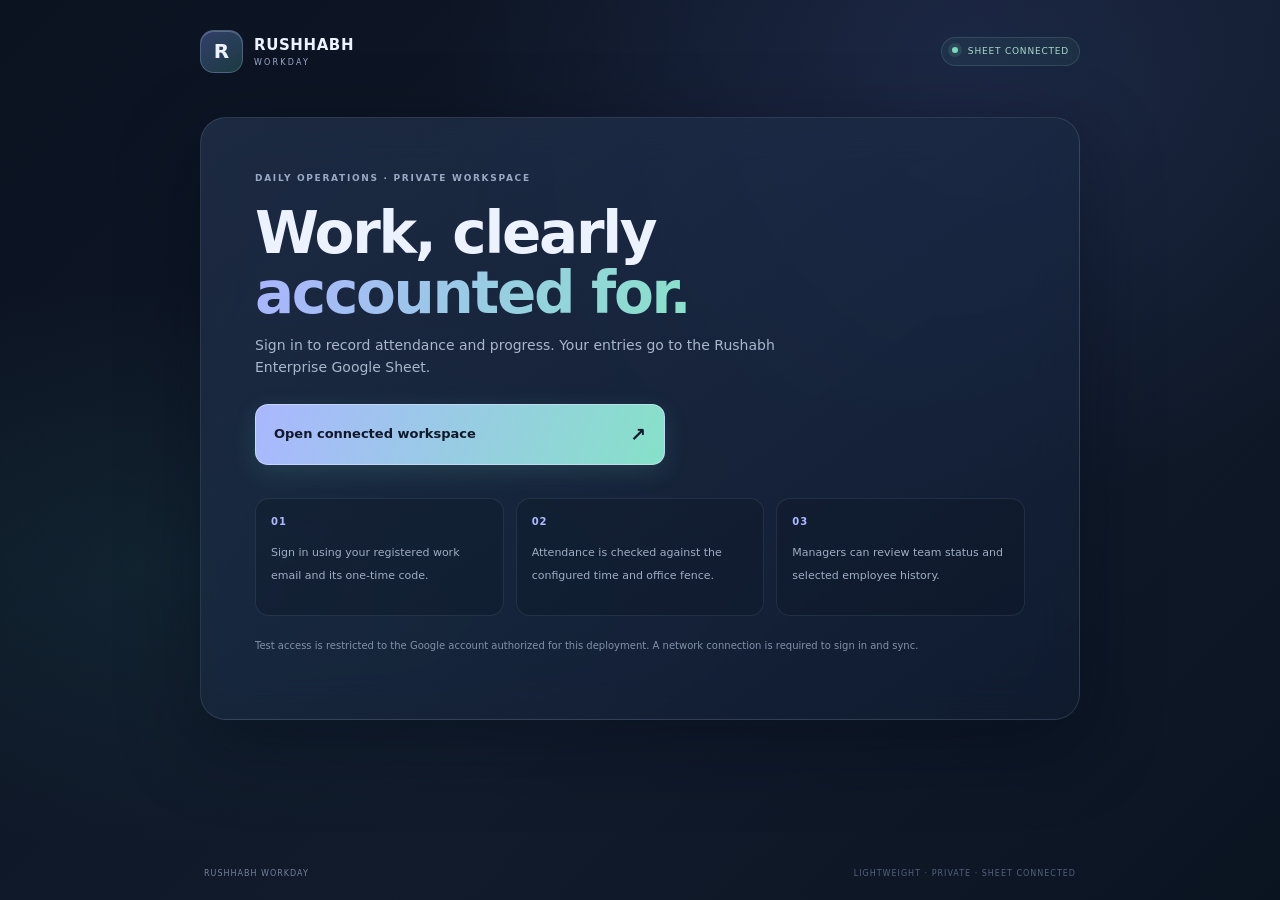
==== connected.html @ f644ef8f "Add connected Rushabh Workday PWA Add the static launcher for the Google Sheets connected Rushabh Wo" ====
<!doctype html>
<html lang="en">
<head>
  <meta charset="utf-8">
  <meta name="viewport" content="width=device-width, initial-scale=1, viewport-fit=cover">
  <meta name="theme-color" content="#0b1220">
  <meta name="description" content="Open the secure, Google Sheets connected Rushabh Workday workspace.">
  <link rel="manifest" href="manifest.webmanifest">
  <link rel="icon" href="assets/app-icon.svg" type="image/svg+xml">
  <link rel="stylesheet" href="connected.css">
  <title>Rushabh Workday · Connected</title>
</head>
<body>
  <main class="shell">
    <header class="brand"><span class="mark">R</span><span><strong>RUSHHABH</strong><small>WORKDAY</small></span><span class="connection"><i></i> SHEET CONNECTED</span></header>
    <section class="card">
      <div class="eyebrow">DAILY OPERATIONS · PRIVATE WORKSPACE</div>
      <h1>Work, clearly<br><em>accounted for.</em></h1>
      <p class="intro">Sign in to record attendance and progress. Your entries go to the Rushabh Enterprise Google Sheet.</p>
      <a class="primary" href="https://script.google.com/macros/s/AKfycbycroZZeGiM-rll2ItTlryk2ZB7C2WMgze4mx7ZW5ccJDKnWofuI7fsDxhOMJIc54H6/exec" rel="noreferrer">Open connected workspace <span>↗</span></a>
      <div class="facts">
        <article><b>01</b><span>Sign in using your registered work email and its one-time code.</span></article>
        <article><b>02</b><span>Attendance is checked against the configured time and office fence.</span></article>
        <article><b>03</b><span>Managers can review team status and selected employee history.</span></article>
      </div>
      <p id="offline" class="offline" role="status" hidden>You’re offline. Reconnect to open the Google Sheets workspace.</p>
      <p class="access-note">Test access is restricted to the Google account authorized for this deployment. A network connection is required to sign in and sync.</p>
    </section>
    <footer><span>RUSHHABH WORKDAY</span><span>LIGHTWEIGHT · PRIVATE · SHEET CONNECTED</span></footer>
  </main>
  <script>
    if ('serviceWorker' in navigator && location.protocol !== 'file:') navigator.serviceWorker.register('./sw.js').catch(() => {});
    const link = document.querySelector('.primary');
    link.addEventListener('click', event => { if (!navigator.onLine) { event.preventDefault(); document.getElementById('offline').hidden = false; } });
    let installEvent;
    window.addEventListener('beforeinstallprompt', event => { event.preventDefault(); installEvent = event; const button = document.createElement('button'); button.className = 'install'; button.textContent = 'Install this app'; button.addEventListener('click', async () => { await installEvent.prompt(); installEvent = null; button.remove(); }); link.insertAdjacentElement('afterend', button); });
  </script>
</body>
</html>
---- connected.css ----
:root{color-scheme:dark;--ink:#edf2ff;--muted:#a0adc3;--line:rgba(192,211,242,.14);--shadow:0 24px 80px rgba(1,8,20,.38)}
*{box-sizing:border-box}html{min-height:100%;background:#0b1220}body{margin:0;min-height:100vh;color:var(--ink);font:15px/1.55 system-ui,-apple-system,"Segoe UI",sans-serif;background:radial-gradient(ellipse at 75% 6%,rgba(76,94,173,.2),transparent 38%),radial-gradient(ellipse at 12% 63%,rgba(43,124,120,.12),transparent 35%),linear-gradient(135deg,#0b1220,#111b2c 58%,#0a1421)}.shell{width:min(100% - 36px,880px);min-height:100vh;margin:0 auto;padding:30px 0 20px;display:flex;flex-direction:column}.brand{display:flex;align-items:center;gap:11px;margin:0 0 44px}.mark{width:43px;height:43px;border-radius:14px;display:grid;place-items:center;font-size:20px;font-weight:800;background:linear-gradient(145deg,rgba(130,150,255,.33),rgba(92,221,191,.2));border:1px solid rgba(179,202,255,.25);box-shadow:inset 0 1px rgba(255,255,255,.22)}.brand strong,.brand small{display:block}.brand strong{font-size:15px;letter-spacing:.6px}.brand small{font-size:8px;letter-spacing:2.2px;color:#9caacd}.connection{margin-left:auto;border:1px solid rgba(131,216,192,.16);background:rgba(91,197,168,.07);border-radius:20px;padding:7px 10px;font-size:9px;letter-spacing:.8px;color:#a9dacc}.connection i{display:inline-block;width:6px;height:6px;margin:0 6px 1px 0;border-radius:50%;background:#79d9ba;box-shadow:0 0 0 4px rgba(121,217,186,.12)}.card{padding:clamp(24px,6vw,54px);border-radius:26px;background:linear-gradient(145deg,rgba(37,52,78,.68),rgba(18,29,48,.7));border:1px solid var(--line);box-shadow:var(--shadow);backdrop-filter:blur(22px) saturate(145%);-webkit-backdrop-filter:blur(22px) saturate(145%)}.eyebrow{font-size:9px;letter-spacing:1.7px;font-weight:700;color:#9aa9c4}.card h1{font-size:clamp(34px,7vw,58px);line-height:1.03;letter-spacing:-2.3px;margin:18px 0 12px}.card h1 em{font-style:normal;background:linear-gradient(105deg,#aab4ff,#89e2ca);-webkit-background-clip:text;background-clip:text;color:transparent}.intro{max-width:570px;color:#aab7cb;font-size:14px;margin:0 0 25px}.primary{display:flex;align-items:center;justify-content:space-between;gap:18px;width:min(100%,410px);padding:15px 18px;border-radius:13px;color:#10182a;text-decoration:none;font-weight:700;font-size:13px;background:linear-gradient(110deg,#aab7ff,#86e1c8);border:1px solid rgba(222,230,255,.58);box-shadow:0 7px 25px rgba(115,205,195,.15)}.primary span{font-size:19px}.primary:hover{filter:brightness(1.07);transform:translateY(-1px)}.facts{display:grid;grid-template-columns:repeat(3,1fr);gap:12px;margin:33px 0 22px}.facts article{min-height:118px;padding:15px;border-radius:14px;background:rgba(8,17,31,.25);border:1px solid rgba(192,211,242,.1)}.facts b{display:block;font-size:10px;color:#aebaff;letter-spacing:1px;margin-bottom:10px}.facts span{font-size:11px;color:#a0adc3;line-height:1.6}.access-note,.offline{font-size:10px;color:#8291a8;line-height:1.65}.offline{color:#f3cf8a}.install{display:block;margin:12px 0 0;border:1px solid var(--line);background:rgba(200,218,255,.06);color:var(--ink);border-radius:12px;padding:11px 15px;font:600 12px system-ui;cursor:pointer}footer{margin-top:auto;padding:26px 4px 0;display:flex;justify-content:space-between;gap:12px;color:#71819b;font-size:8px;letter-spacing:1px}footer span+span{color:#52627c}
@media(max-width:620px){.shell{width:min(100% - 28px,500px);padding-top:20px}.brand{margin-bottom:24px}.connection{font-size:7px;padding:6px 7px}.card{border-radius:21px}.card h1{letter-spacing:-1.6px}.intro{font-size:13px}.facts{grid-template-columns:1fr;gap:8px;margin-top:25px}.facts article{min-height:auto;display:grid;grid-template-columns:30px 1fr;gap:8px}.facts b{margin:1px 0}footer{font-size:7px;letter-spacing:.5px}}
@media(prefers-reduced-motion:reduce){*,*::before,*::after{scroll-behavior:auto!important;transition-duration:.01ms!important}}
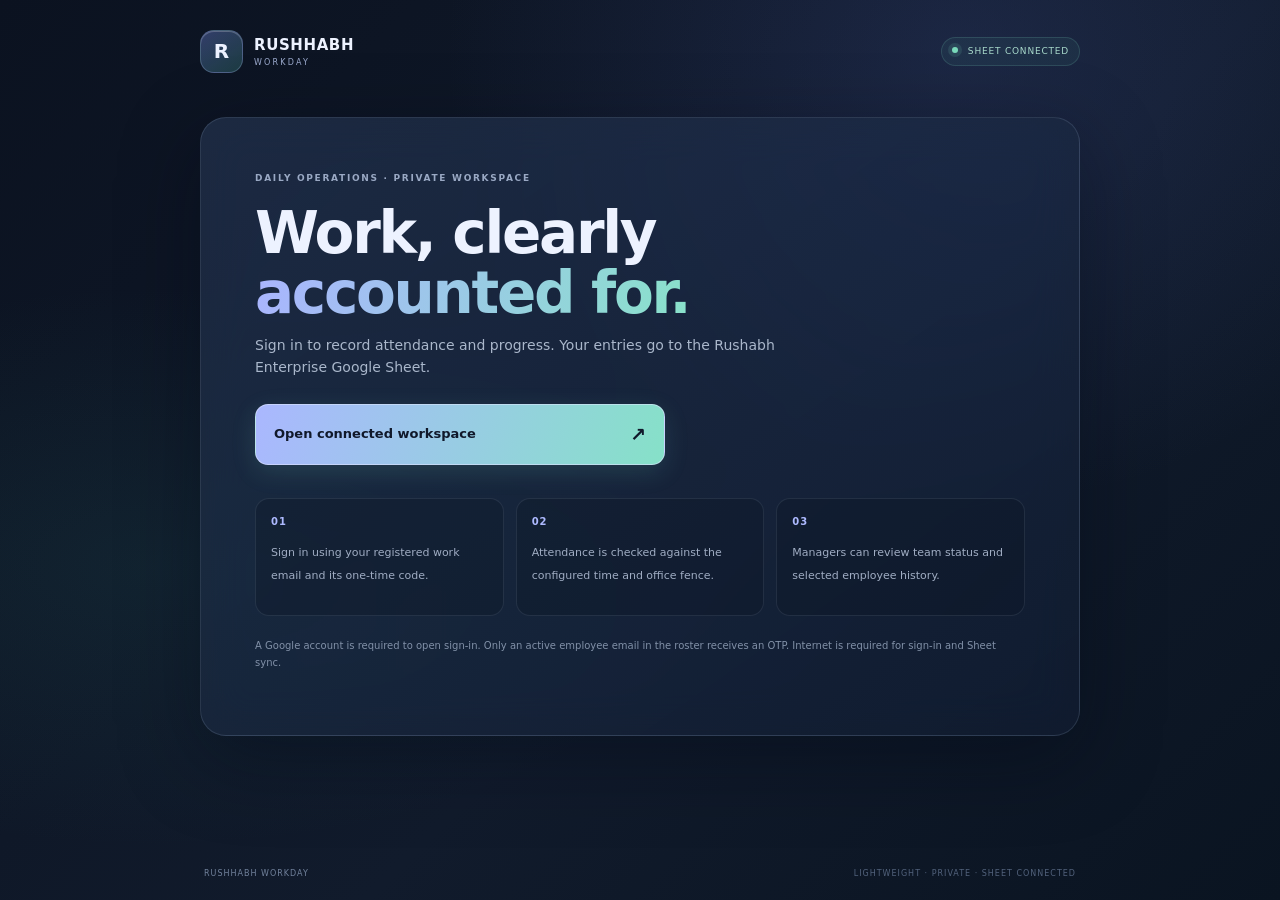
==== commit 106a8f12: "Clarify employee Google account access" ====
--- a/connected.html
+++ b/connected.html
@@ -24,7 +24,7 @@
         <article><b>03</b><span>Managers can review team status and selected employee history.</span></article>
       </div>
       <p id="offline" class="offline" role="status" hidden>You’re offline. Reconnect to open the Google Sheets workspace.</p>
-      <p class="access-note">Test access is restricted to the Google account authorized for this deployment. A network connection is required to sign in and sync.</p>
+      <p class="access-note">A Google account is required to open sign-in. Only an active employee email in the roster receives an OTP. Internet is required for sign-in and Sheet sync.</p>
     </section>
     <footer><span>RUSHHABH WORKDAY</span><span>LIGHTWEIGHT · PRIVATE · SHEET CONNECTED</span></footer>
   </main>
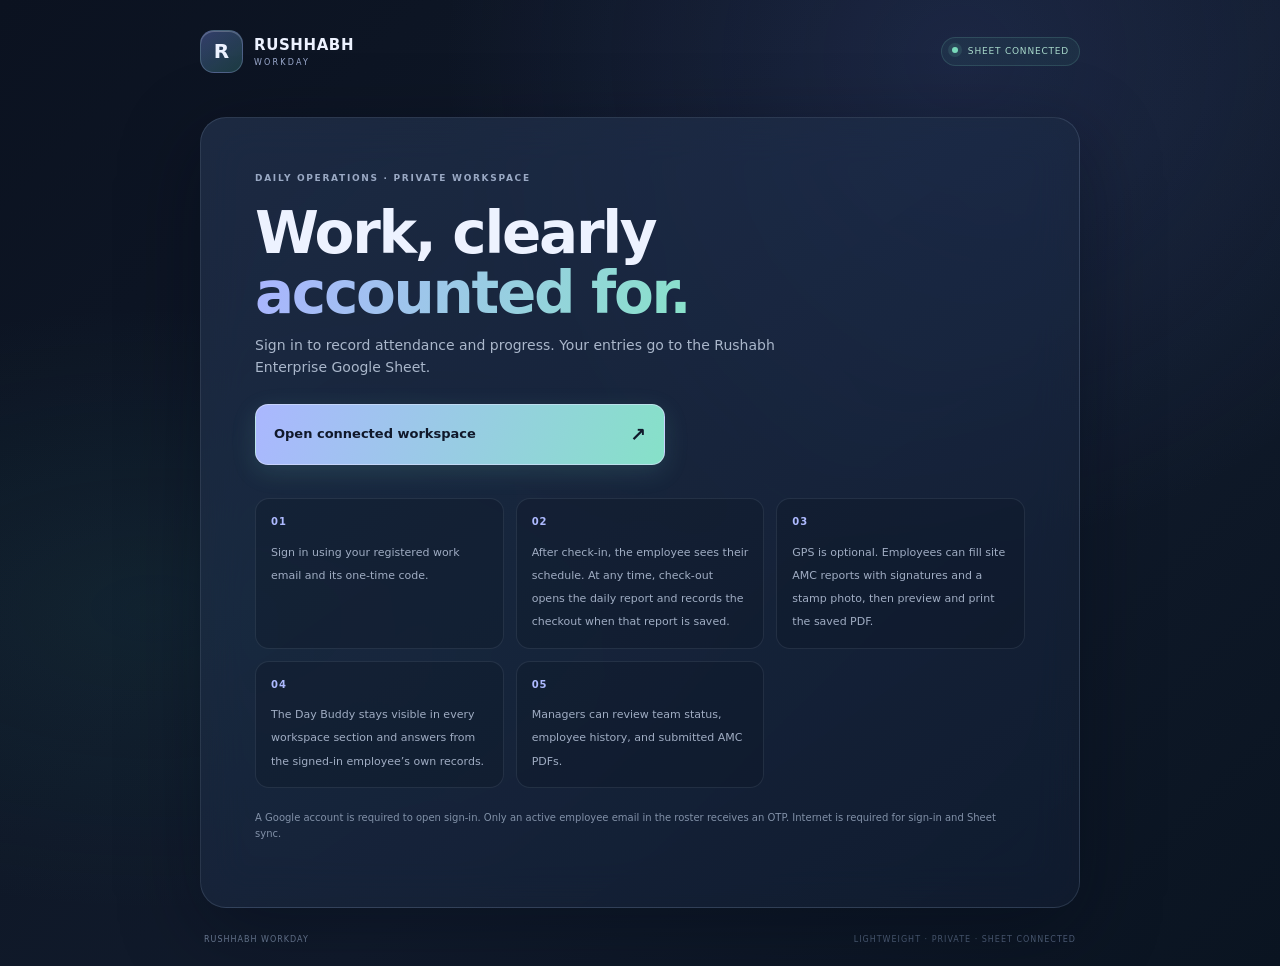
==== commit 96ebf84e: "Ship complete workday workflow updates" ====
--- a/connected.html
+++ b/connected.html
@@ -20,8 +20,10 @@
       <a class="primary" href="https://script.google.com/macros/s/AKfycbycroZZeGiM-rll2ItTlryk2ZB7C2WMgze4mx7ZW5ccJDKnWofuI7fsDxhOMJIc54H6/exec" rel="noreferrer">Open connected workspace <span>↗</span></a>
       <div class="facts">
         <article><b>01</b><span>Sign in using your registered work email and its one-time code.</span></article>
-        <article><b>02</b><span>Attendance is checked against the configured time and office fence.</span></article>
-        <article><b>03</b><span>Managers can review team status and selected employee history.</span></article>
+        <article><b>02</b><span>After check-in, the employee sees their schedule. At any time, check-out opens the daily report and records the checkout when that report is saved.</span></article>
+        <article><b>03</b><span>GPS is optional. Employees can fill site AMC reports with signatures and a stamp photo, then preview and print the saved PDF.</span></article>
+        <article><b>04</b><span>The Day Buddy stays visible in every workspace section and answers from the signed-in employee’s own records.</span></article>
+        <article><b>05</b><span>Managers can review team status, employee history, and submitted AMC PDFs.</span></article>
       </div>
       <p id="offline" class="offline" role="status" hidden>You’re offline. Reconnect to open the Google Sheets workspace.</p>
       <p class="access-note">A Google account is required to open sign-in. Only an active employee email in the roster receives an OTP. Internet is required for sign-in and Sheet sync.</p>
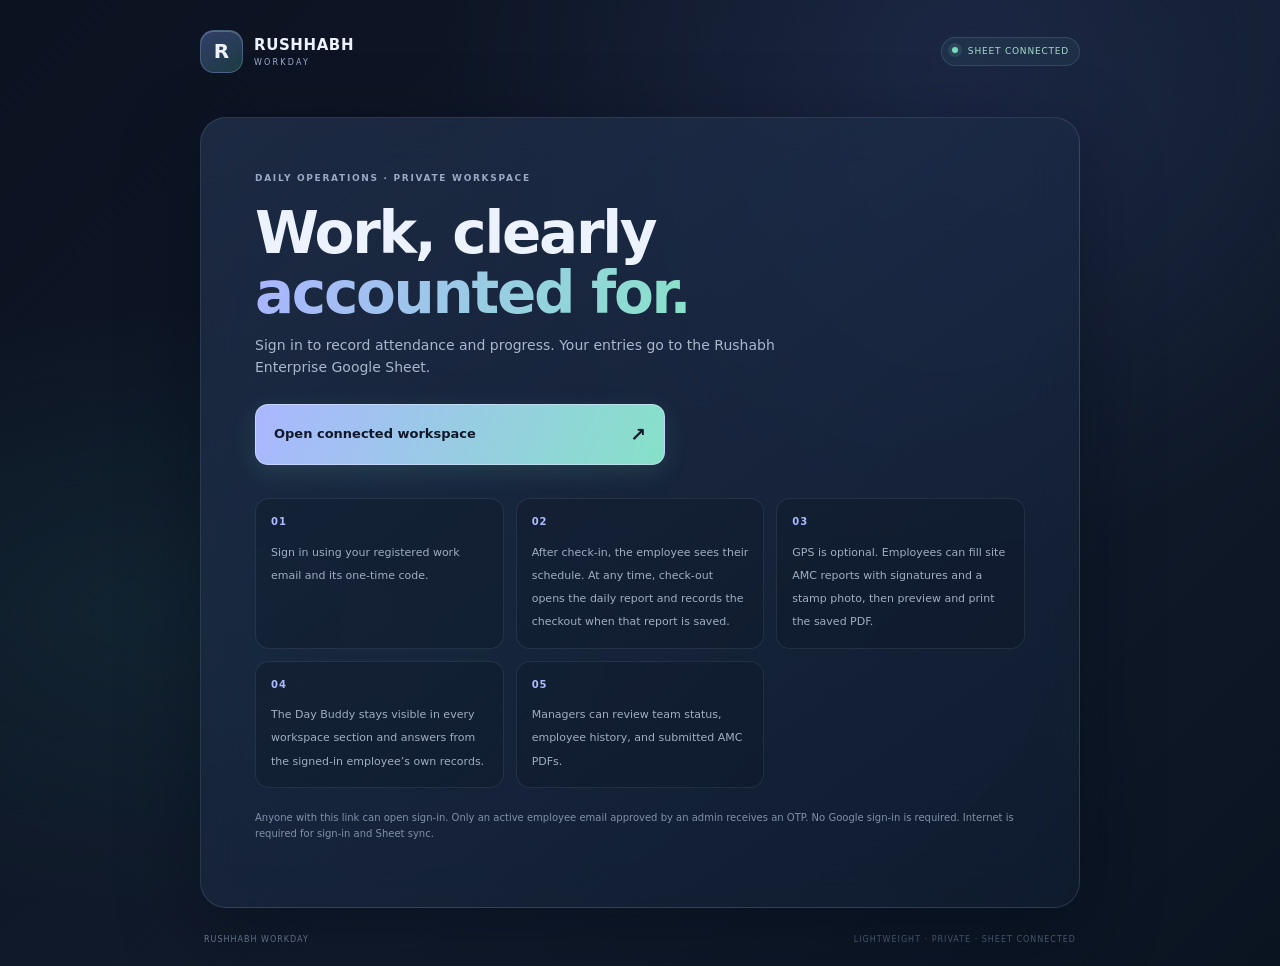
==== commit 63c91249: "Allow public app entry with employee OTP gate" ====
--- a/connected.html
+++ b/connected.html
@@ -26,7 +26,7 @@
         <article><b>05</b><span>Managers can review team status, employee history, and submitted AMC PDFs.</span></article>
       </div>
       <p id="offline" class="offline" role="status" hidden>You’re offline. Reconnect to open the Google Sheets workspace.</p>
-      <p class="access-note">A Google account is required to open sign-in. Only an active employee email in the roster receives an OTP. Internet is required for sign-in and Sheet sync.</p>
+      <p class="access-note">Anyone with this link can open sign-in. Only an active employee email approved by an admin receives an OTP. No Google sign-in is required. Internet is required for sign-in and Sheet sync.</p>
     </section>
     <footer><span>RUSHHABH WORKDAY</span><span>LIGHTWEIGHT · PRIVATE · SHEET CONNECTED</span></footer>
   </main>
